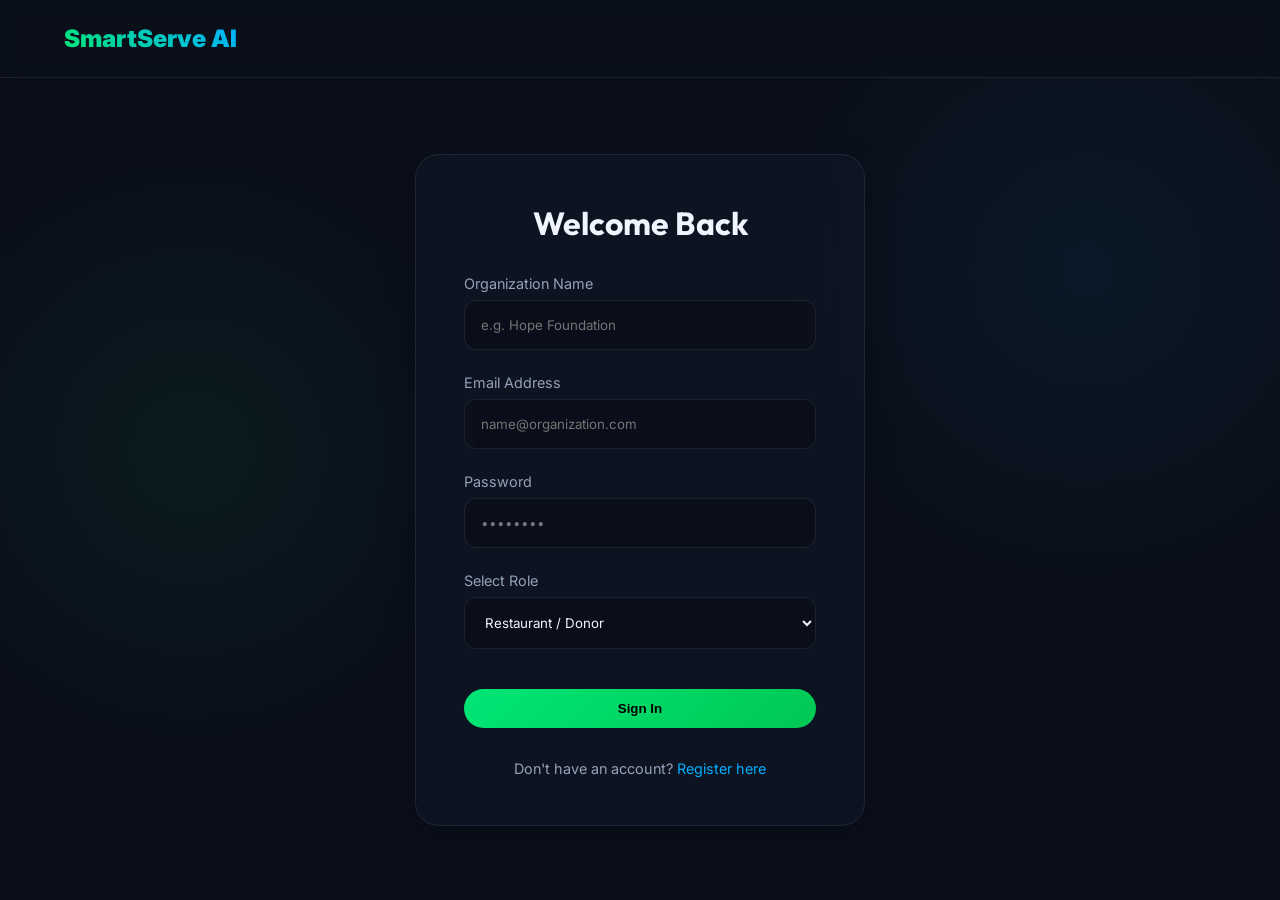
==== login.html @ 13069e76 "Add files via upload" ====
<!DOCTYPE html>
<html lang="en">

<head>
  <meta charset="UTF-8">
  <meta name="viewport" content="width=device-width, initial-scale=1.0">
  <title>Login - SmartServe AI</title>
  <link rel="stylesheet" href="app.css">
</head>

<body style="display: flex; align-items: center; justify-content: center;">

  <nav>
    <a href="index.html" class="logo">SmartServe AI</a>
  </nav>

  <div class="glass-panel" style="width: 100%; max-width: 450px; padding: 3rem; margin-top: 80px;">
    <h2 style="text-align: center; margin-bottom: 2rem; font-size: 2rem;">Welcome Back</h2>

    <form id="loginForm">
      <div class="form-group">
        <label for="orgName">Organization Name</label>
        <input type="text" id="orgName" required placeholder="e.g. Hope Foundation">
      </div>

      <div class="form-group">
        <label for="email">Email Address</label>
        <input type="email" id="email" required placeholder="name@organization.com">
      </div>

      <div class="form-group">
        <label for="password">Password</label>
        <input type="password" id="password" required placeholder="••••••••">
      </div>

      <div class="form-group">
        <label for="role">Select Role</label>
        <select id="role" required>
          <option value="restaurant">Restaurant / Donor</option>
          <option value="ngo">NGO / Orphanage</option>
          <option value="delivery">Delivery Personnel / Volunteer</option>
        </select>
      </div>

      <button type="submit" class="btn-primary" style="width: 100%; margin-top: 1rem;">Sign In</button>
    </form>

    <p style="text-align: center; margin-top: 2rem; color: var(--text-secondary); font-size: 0.9rem;">
      Don't have an account? <a href="#" style="color: var(--accent-blue);">Register here</a>
    </p>
  </div>

  <script src="app.js"></script>
</body>

</html>
---- app.css ----
@import url('https://fonts.googleapis.com/css2?family=Inter:wght@300;400;600;800&family=Outfit:wght@400;700;900&display=swap');

:root {
  --bg-dark: #0a0f1a;
  --bg-card: rgba(18, 25, 43, 0.45);
  --bg-card-hover: rgba(28, 38, 64, 0.6);
  --text-primary: #f0f4ff;
  --text-secondary: #94a3b8;
  --accent-green: #00e676;
  --accent-blue: #00b0ff;
  --accent-purple: #b388ff;
  --glass-border: rgba(255, 255, 255, 0.08);
  --shadow-glow: 0 0 20px rgba(0, 230, 118, 0.15);
}

* {
  box-sizing: border-box;
  margin: 0;
  padding: 0;
}

body {
  font-family: 'Inter', sans-serif;
  background-color: var(--bg-dark);
  color: var(--text-primary);
  min-height: 100vh;
  position: relative;
  overflow-x: hidden;
  background-image: radial-gradient(circle at 15% 50%, rgba(0, 230, 118, 0.06), transparent 25%),
                    radial-gradient(circle at 85% 30%, rgba(0, 176, 255, 0.06), transparent 25%);
}

/* Glassmorphism Classes */
.glass-panel {
  background: var(--bg-card);
  backdrop-filter: blur(16px);
  -webkit-backdrop-filter: blur(16px);
  border: 1px solid var(--glass-border);
  border-radius: 24px;
  box-shadow: 0 8px 32px 0 rgba(0, 0, 0, 0.3);
  transition: all 0.3s ease;
}

.glass-panel:hover {
  border-color: rgba(255, 255, 255, 0.15);
  transform: translateY(-2px);
  box-shadow: var(--shadow-glow);
}

h1, h2, h3, h4, h5, h6 {
  font-family: 'Outfit', sans-serif;
}

a { text-decoration: none; color: inherit; }

/* Navbar */
nav {
  padding: 1.5rem 5%;
  display: flex;
  justify-content: space-between;
  align-items: center;
  position: fixed;
  width: 100%;
  top: 0;
  z-index: 100;
  background: rgba(10, 15, 26, 0.8);
  backdrop-filter: blur(10px);
  border-bottom: 1px solid var(--glass-border);
}
.logo {
  font-size: 1.5rem;
  font-weight: 900;
  background: linear-gradient(45deg, var(--accent-green), var(--accent-blue));
  -webkit-background-clip: text;
  -webkit-text-fill-color: transparent;
}
.nav-links {
  display: flex;
  gap: 2rem;
}
.nav-links a {
  font-weight: 600;
  color: var(--text-secondary);
  transition: color 0.3s ease;
}
.nav-links a:hover {
  color: var(--text-primary);
}
.btn-primary {
  padding: 0.75rem 1.5rem;
  background: linear-gradient(135deg, var(--accent-green), #00c853);
  color: #000;
  border-radius: 50px;
  font-weight: 700;
  border: none;
  cursor: pointer;
  transition: all 0.3s ease;
}
.btn-primary:hover {
  box-shadow: 0 0 15px var(--accent-green);
  transform: scale(1.05);
}

.btn-secondary {
  padding: 0.75rem 1.5rem;
  background: transparent;
  color: var(--text-primary);
  border-radius: 50px;
  font-weight: 700;
  border: 1px solid var(--accent-blue);
  cursor: pointer;
  transition: all 0.3s ease;
}
.btn-secondary:hover {
  background: rgba(0, 176, 255, 0.1);
  box-shadow: 0 0 15px rgba(0, 176, 255, 0.3);
}

/* Layout Core */
.container {
  width: 90%;
  max-width: 1200px;
  margin: 0 auto;
  padding-top: 100px;
}

/* Forms */
.form-group {
  margin-bottom: 1.5rem;
  display: flex;
  flex-direction: column;
}
.form-group label {
  margin-bottom: 0.5rem;
  font-size: 0.9rem;
  color: var(--text-secondary);
}
.form-group input, .form-group select, .form-group textarea {
  padding: 1rem;
  border-radius: 12px;
  border: 1px solid var(--glass-border);
  background: rgba(0, 0, 0, 0.2);
  color: var(--text-primary);
  font-family: 'Inter', sans-serif;
  outline: none;
  transition: border 0.3s;
}
.form-group input:focus, .form-group select:focus, .form-group textarea:focus {
  border-color: var(--accent-blue);
}

/* Typography styles */
.text-gradient {
  background: linear-gradient(45deg, var(--accent-green), var(--accent-blue));
  -webkit-background-clip: text;
  -webkit-text-fill-color: transparent;
}

/* Layout Utilities */
.grid-2 { display: grid; grid-template-columns: 1fr 1fr; gap: 2rem; }
.grid-3 { display: grid; grid-template-columns: repeat(auto-fit, minmax(300px, 1fr)); gap: 2rem; }

/* Status Badges */
.badge {
  padding: 0.25rem 0.75rem;
  border-radius: 100px;
  font-size: 0.75rem;
  font-weight: 700;
  text-transform: uppercase;
}
.badge.urgent { background: rgba(255, 61, 0, 0.2); color: #ff3d00; border: 1px solid rgba(255, 61, 0, 0.5); }
.badge.normal { background: rgba(0, 230, 118, 0.2); color: #00e676; border: 1px solid rgba(0, 230, 118, 0.5); }

/* Impact Cards */
.impact-card {
  text-align: center;
  padding: 2rem;
}
.impact-card h2 {
  font-size: 3rem;
  margin-bottom: 0.5rem;
}

footer {
  text-align: center;
  padding: 2rem;
  margin-top: 4rem;
  color: var(--text-secondary);
  border-top: 1px solid var(--glass-border);
}

/* Page specific */
.hero {
  min-height: 80vh;
  display: flex;
  align-items: center;
  justify-content: center;
  text-align: center;
}
.hero h1 {
  font-size: 5rem;
  line-height: 1.1;
  margin-bottom: 1.5rem;
}
.hero p {
  font-size: 1.25rem;
  color: var(--text-secondary);
  max-width: 600px;
  margin: 0 auto 2.5rem;
}

.dashboard-header {
  display: flex;
  justify-content: space-between;
  align-items: center;
  margin-bottom: 2rem;
}

.listing-card {
  padding: 1.5rem;
  display: flex;
  flex-direction: column;
  gap: 1rem;
}
.listing-meta {
  display: flex;
  justify-content: space-between;
  font-size: 0.85rem;
  color: var(--text-secondary);
}

.modal {
  display: none;
  position: fixed;
  inset: 0;
  background: rgba(0, 0, 0, 0.8);
  backdrop-filter: blur(5px);
  z-index: 1000;
  align-items: center;
  justify-content: center;
}
.modal.active { display: flex; }
.modal-content {
  width: 90%;
  max-width: 500px;
  padding: 2rem;
}

@media (max-width: 768px) {
  .hero h1 { font-size: 3rem; }
  .grid-2 { grid-template-columns: 1fr; }
}

/* Map Container Styles */
#map, #ngo-map {
  height: 300px;
  width: 100%;
  border-radius: 12px;
  border: 1px solid var(--glass-border);
  margin-top: 1rem;
  z-index: 1; /* Keep map below navbar */
}

/* Mock AI Badges / Predictor Badges */
.badge.fresh { background: rgba(0, 230, 118, 0.2); color: #00e676; border: 1px solid rgba(0, 230, 118, 0.5); }
.badge.leftover { background: rgba(255, 171, 0, 0.2); color: #ffab00; border: 1px solid rgba(255, 171, 0, 0.5); }
.badge.trust { background: rgba(0, 176, 255, 0.2); color: #00b0ff; border: 1px solid rgba(0, 176, 255, 0.5); }
.badge.fake { background: rgba(255, 61, 0, 0.2); color: #ff3d00; border: 1px solid rgba(255, 61, 0, 0.5); }

.ai-prediction-box {
  margin-top: 1rem;
  padding: 1rem;
  border-radius: 12px;
  background: rgba(0, 0, 0, 0.3);
  border: 1px dashed var(--accent-blue);
  font-size: 0.9rem;
}
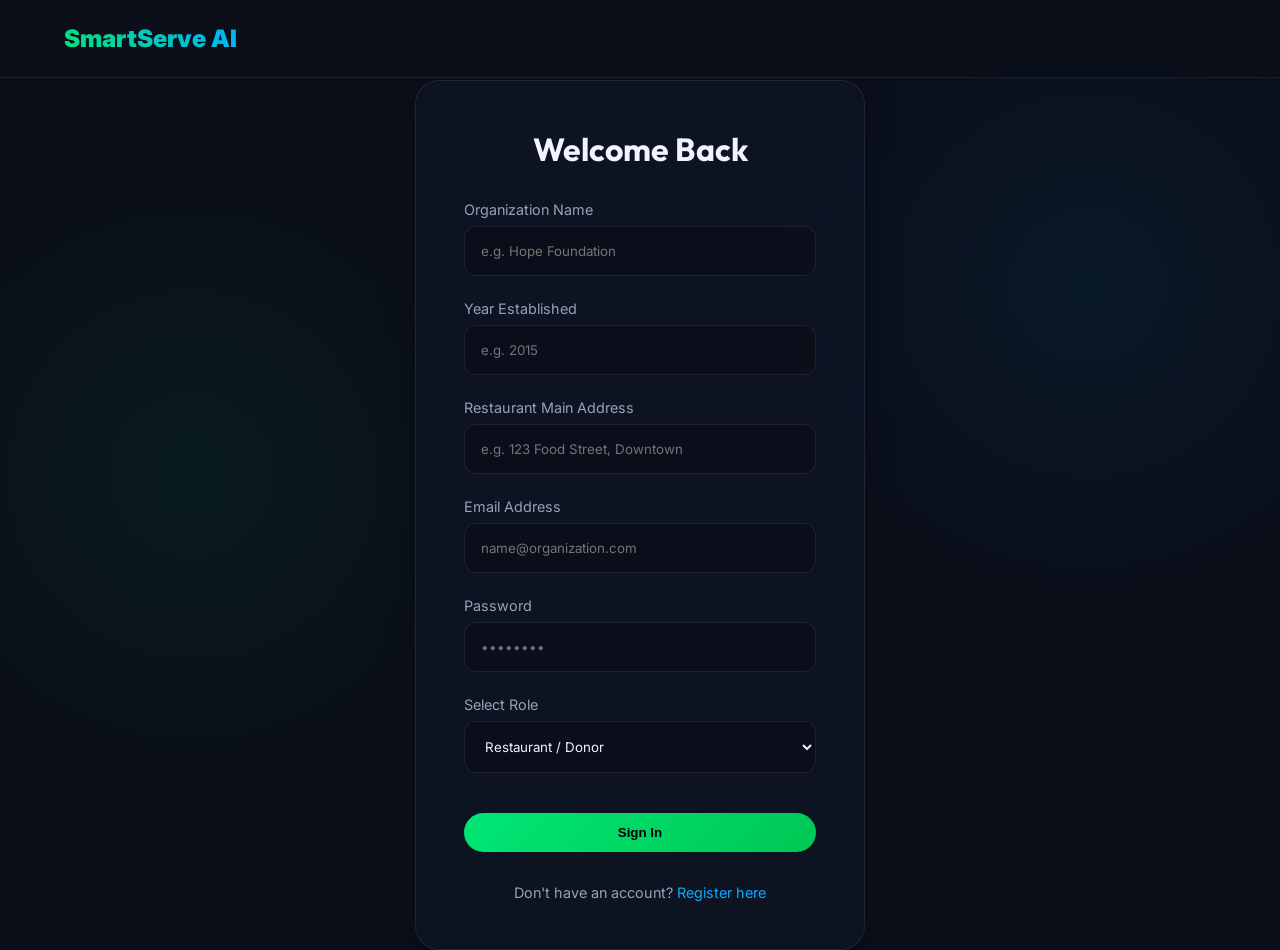
==== commit d1adb4a4: "login.html" ====
--- a/login.html
+++ b/login.html
@@ -21,6 +21,16 @@
       <div class="form-group">
         <label for="orgName">Organization Name</label>
         <input type="text" id="orgName" required placeholder="e.g. Hope Foundation">
+      </div>
+
+      <div class="form-group" id="ngoYearGroup">
+        <label for="establishedYear">Year Established</label>
+        <input type="number" id="establishedYear" placeholder="e.g. 2015" min="1900" max="2026">
+      </div>
+
+      <div class="form-group" id="restaurantAddressGroup">
+        <label for="restaurantAddress">Restaurant Main Address</label>
+        <input type="text" id="restaurantAddress" placeholder="e.g. 123 Food Street, Downtown">
       </div>
 
       <div class="form-group">
@@ -53,4 +63,4 @@
   <script src="app.js"></script>
 </body>
 
-</html>+</html>
